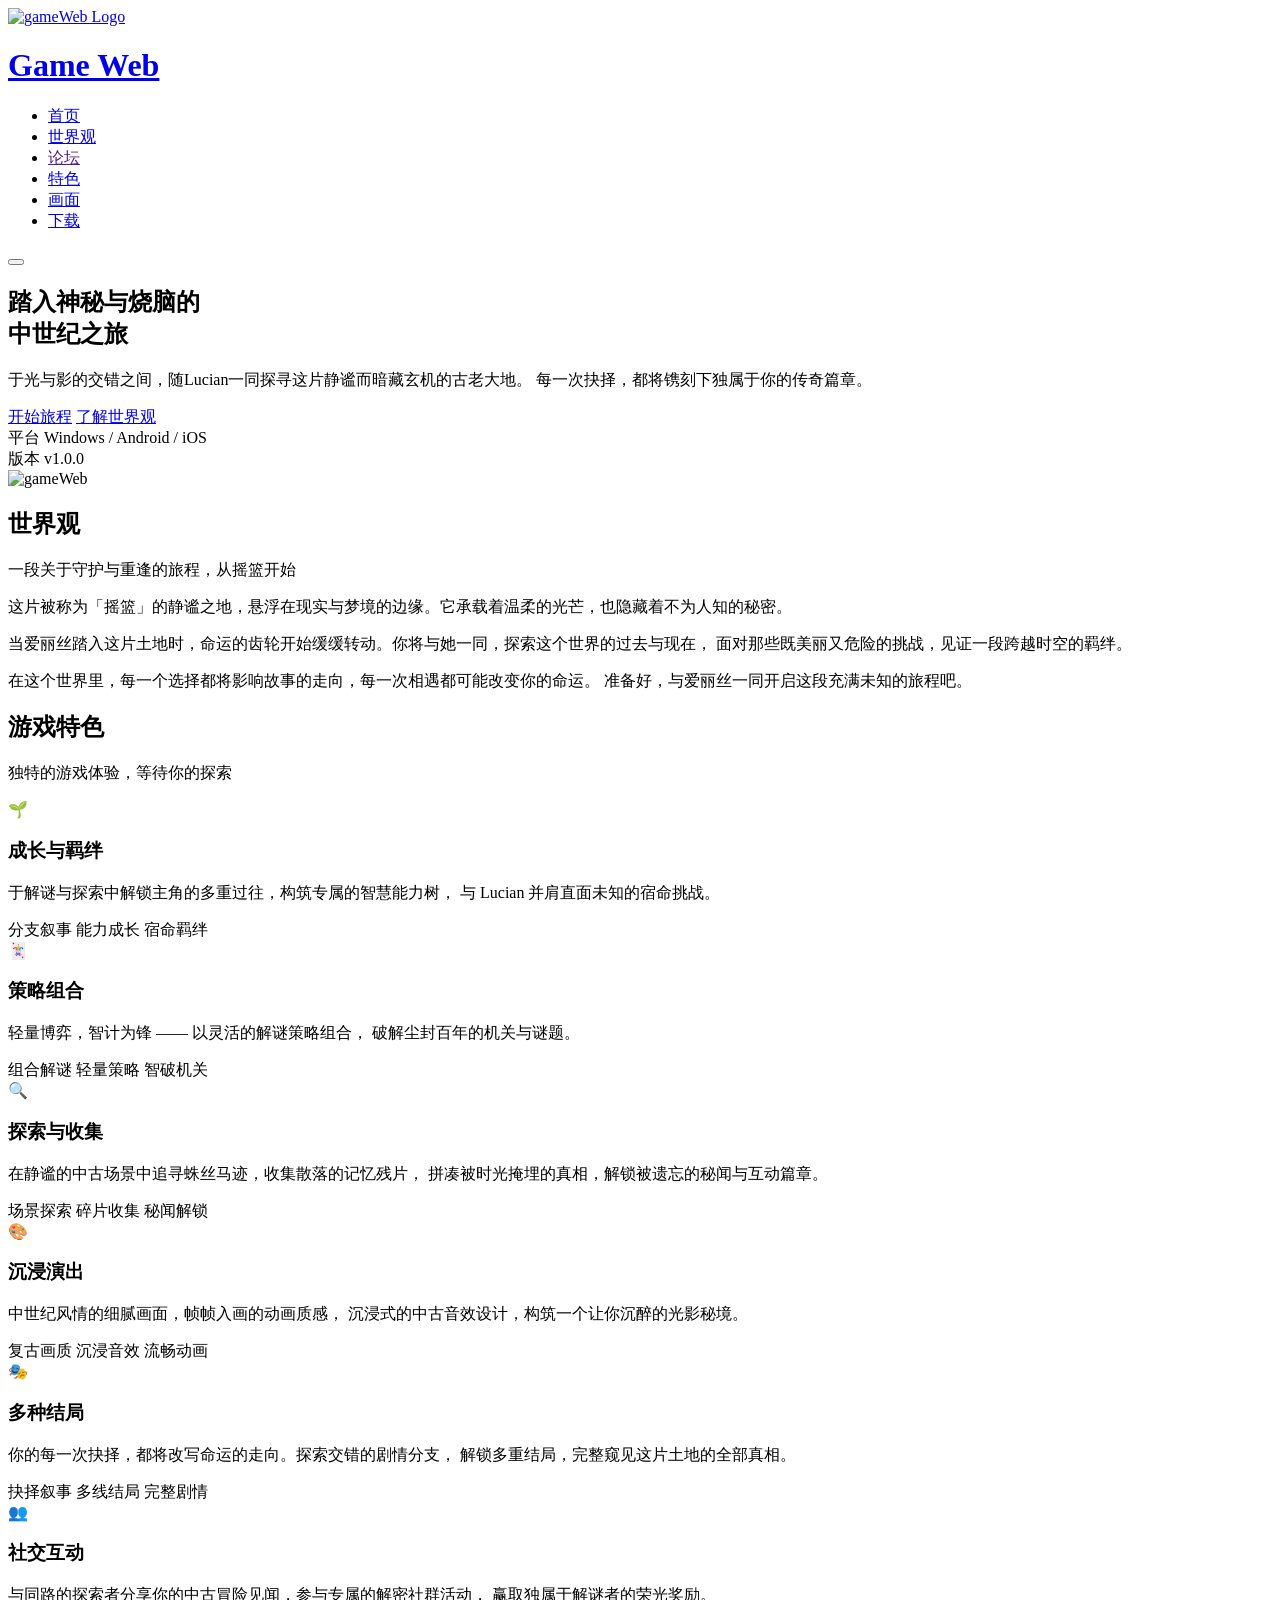
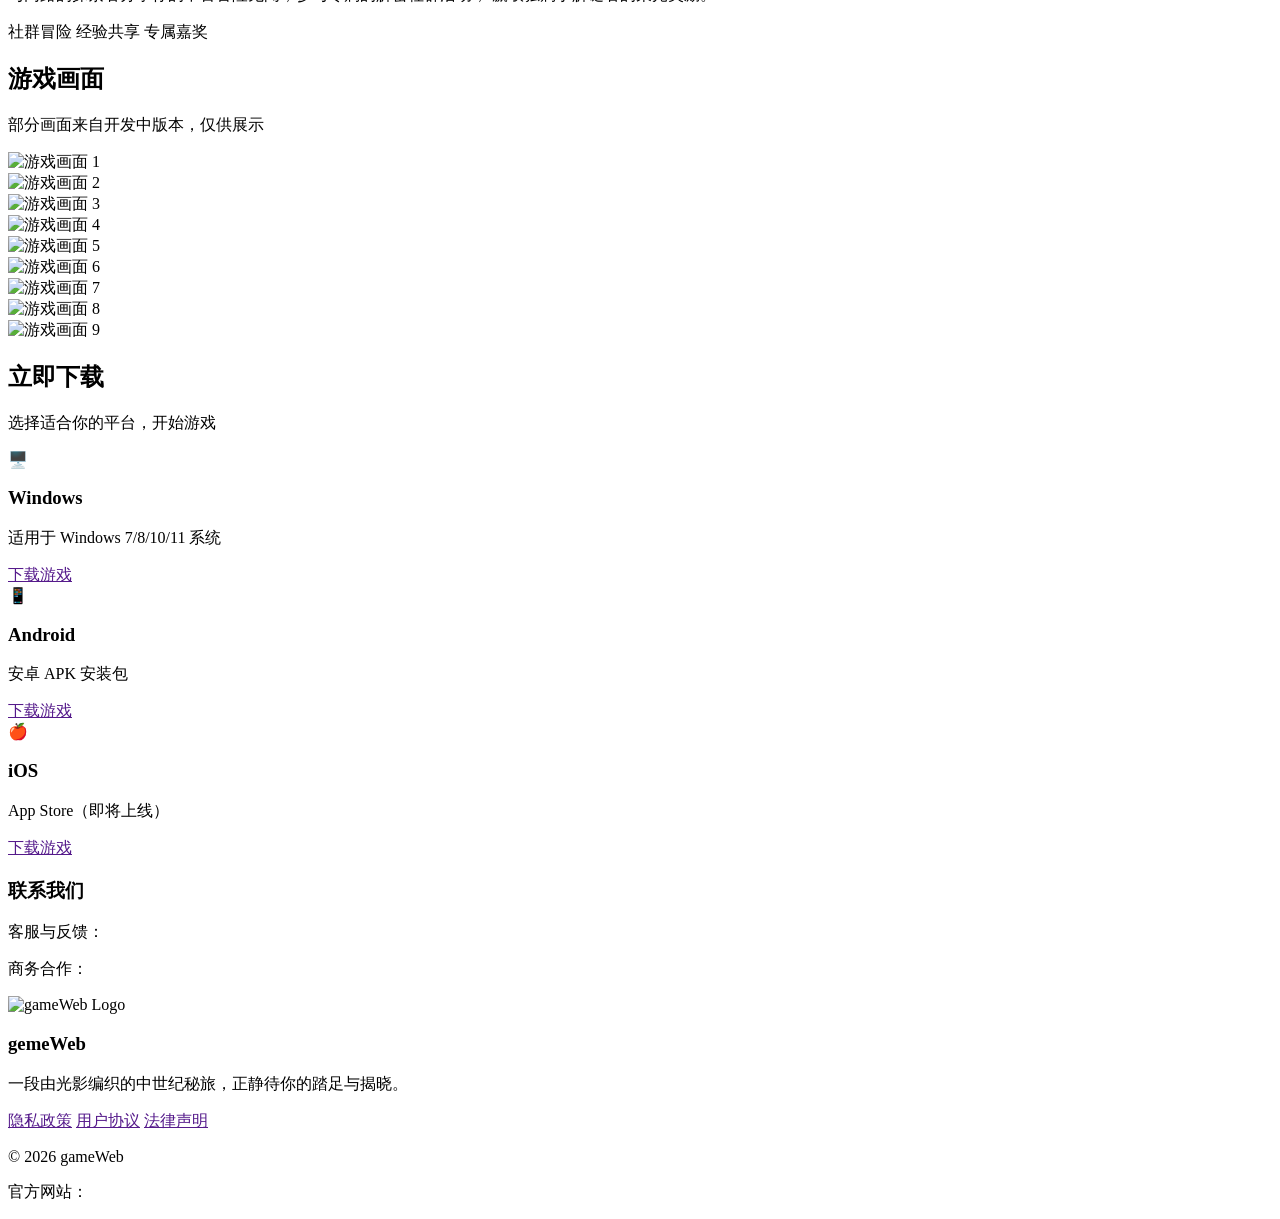
==== index.html @ 1e481462 "Add initial HTML structure for gameWeb Initial commit of the gameWeb HTML structure, including heade" ====
<!DOCTYPE html>
<html lang="en">
<head>
    <meta charset="UTF-8">
    <meta name="viewport" content="width=device-width, initial-scale=1.0">
    <title>gameWeb</title>
    <link rel="stylesheet" href="assets/style.css">
</head>
<body>
  <div class="village-bg"></div>

<header class="frist-header">
    <!-- 顶部导航栏 -->
    <div class="header-container">
        <div class="top-logo">
            <a href="#" class="logo">
              <img src="" alt="gameWeb Logo" class="logo-img">
                <div class="logo-txt">
                    <h1>Game Web</h1>
                    <span></span>
                </div>
            </a>
        </div>

        <nav class="top-sideber">
            <ul class="nav-list">
                <li><a href="index.html" class="nav-link">首页</a></li>
                <li><a href="#world" class="nav-link">世界观</a></li>
                <li><a href="" class="nav-link">论坛</a></li>
                <li><a href="#features" class="nav-link">特色</a></li>
                <li><a href="#gallery" class="nav-link">画面</a></li>
                <li><a href="#download" class="nav-link cta-btn">下载</a></li>
            </ul>
        </nav>

        <button class="mobile-menu-btn" aria-label="打开菜单">
        <span class="menu-icon"></span>
    </div>
</header>

<main class="new-main">
    <section id="overview" class="hero-section">
        <!-- 主页 -->
      <div class="hero-container">
        <div class="hero-content">
          <div class="hero-text">
            <h2 class="hero-title">
              踏入神秘与烧脑的<br>
              <span class="highlight">中世纪之旅</span>
            </h2>
            <p class="hero-description">
              于光与影的交错之间，随Lucian一同探寻这片静谧而暗藏玄机的古老大地。
              每一次抉择，都将镌刻下独属于你的传奇篇章。
            </p>
            <div class="hero-buttons">
              <a href="#download" class="primary-btn">开始旅程</a>
              <a href="#world" class="secondary-btn">了解世界观</a>
            </div>
            <div class="dw-info">
              <div class="info-item">
                <span class="info-label">平台</span>
                <span class="info-value">Windows / Android / iOS</span>
              </div>
              <div class="info-nbr">
                <span class="info-label">版本</span>
                <span class="info-value">v1.0.0</span>
              </div>
            </div>
          </div>
          <div class="hero-visual">
            <div class="visual-container">
              <img src="" alt="gameWeb" class="main-logo">
              <div class="floating-elements">
                <div class="float-element element-1"></div>
                <div class="float-element element-2"></div>
                <div class="float-element element-3"></div>
              </div>
            </div>
          </div>
        </div>
      </div>
    </section>
    <section id="world" class="world-section">
        <!-- 世界观 -->
      <div class="section-container">
        <div class="section-header">
          <h2 class="section-title">世界观</h2>
          <p class="section-subtitle">一段关于守护与重逢的旅程，从摇篮开始</p>
        </div>
        
        <div class="world-content">
          <div class="world-description">
            <p>
              这片被称为「摇篮」的静谧之地，悬浮在现实与梦境的边缘。它承载着温柔的光芒，也隐藏着不为人知的秘密。
            </p>
            <p>
              当爱丽丝踏入这片土地时，命运的齿轮开始缓缓转动。你将与她一同，探索这个世界的过去与现在，
              面对那些既美丽又危险的挑战，见证一段跨越时空的羁绊。
            </p>
            <p>
              在这个世界里，每一个选择都将影响故事的走向，每一次相遇都可能改变你的命运。
              准备好，与爱丽丝一同开启这段充满未知的旅程吧。
            </p>
          </div>
          <div class="world-visual">
            <div class="mystical-circle">
              <div class="circle-inner"></div>
              <div class="circle-core"></div>
            </div>
          </div>
        </div>
      </div>
    </section>

    <section id="features" class="gameFeatures-section">
        <!-- 特色 -->
      <div class="section-container">
        <div class="section-header">
          <h2 class="section-title">游戏特色</h2>
          <p class="section-subtitle">独特的游戏体验，等待你的探索</p>
        </div>
        
        <div class="gameFeatures-grid">
          <div class="gameFeatures-card reveal-element">
            <div class="card-icon">🌱</div>
            <h3 class="card-title">成长与羁绊</h3>
            <p class="card-description">
              于解谜与探索中解锁主角的多重过往，构筑专属的智慧能力树，
              与 Lucian 并肩直面未知的宿命挑战。
            </p>
            <div class="card-tags">
              <span class="tag">分支叙事</span>
              <span class="tag">能力成长</span>
              <span class="tag">宿命羁绊</span>
            </div>
          </div>
          
          <div class="gameFeatures-card reveal-element">
            <div class="card-icon">🃏</div>
            <h3 class="card-title">策略组合</h3>
            <p class="card-description">
              轻量博弈，智计为锋 —— 以灵活的解谜策略组合，
              破解尘封百年的机关与谜题。
            </p>
            <div class="card-tags">
              <span class="tag">组合解谜</span>
              <span class="tag">轻量策略</span>
              <span class="tag">智破机关</span>
            </div>
          </div>
          
          <div class="gameFeatures-card reveal-element">
            <div class="card-icon">🔍</div>
            <h3 class="card-title">探索与收集</h3>
            <p class="card-description">
              在静谧的中古场景中追寻蛛丝马迹，收集散落的记忆残片，
              拼凑被时光掩埋的真相，解锁被遗忘的秘闻与互动篇章。
            </p>
            <div class="card-tags">
              <span class="tag">场景探索</span>
              <span class="tag">碎片收集</span>
              <span class="tag">秘闻解锁</span>
            </div>
          </div>
          
          <div class="gameFeatures-card reveal-element">
            <div class="card-icon">🎨</div>
            <h3 class="card-title">沉浸演出</h3>
            <p class="card-description">
              中世纪风情的细腻画面，帧帧入画的动画质感，
              沉浸式的中古音效设计，构筑一个让你沉醉的光影秘境。
            </p>
            <div class="card-tags">
              <span class="tag">复古画质</span>
              <span class="tag">沉浸音效</span>
              <span class="tag">流畅动画</span>
            </div>
          </div>
          
          <div class="gameFeatures-card reveal-element">
            <div class="card-icon">🎭</div>
            <h3 class="card-title">多种结局</h3>
            <p class="card-description">
              你的每一次抉择，都将改写命运的走向。探索交错的剧情分支，
              解锁多重结局，完整窥见这片土地的全部真相。
            </p>
            <div class="card-tags">
              <span class="tag">抉择叙事</span>
              <span class="tag">多线结局</span>
              <span class="tag">完整剧情</span>
            </div>
          </div>
          
          <div class="gameFeatures-card reveal-element">
            <div class="card-icon">👥</div>
            <h3 class="card-title">社交互动</h3>
            <p class="card-description">
              与同路的探索者分享你的中古冒险见闻，参与专属的解密社群活动，
              赢取独属于解谜者的荣光奖励。
            </p>
            <div class="card-tags">
              <span class="tag">社群冒险</span>
              <span class="tag">经验共享</span>
              <span class="tag">专属嘉奖</span>
            </div>
          </div>
        </div>
      </div>
    </section>

    <section id="gallery" class="gallery-section">
      <!-- 画面 -->
      <div class="section-container">
        <div class="section-header">
          <h2 class="section-title">游戏画面</h2>
          <p class="section-subtitle">部分画面来自开发中版本，仅供展示</p>
        </div>
        
        <div class="gallery-grid">
          <div class="gallery-item">
            <img src="" alt="游戏画面 1" class="gallery-img">
          </div>
          <div class="gallery-item">
            <img src="" alt="游戏画面 2" class="gallery-img">
          </div>
          <div class="gallery-item">
            <img src="" alt="游戏画面 3" class="gallery-img">
          </div>
          <div class="gallery-item">
            <img src="" alt="游戏画面 4" class="gallery-img">
          </div>
          <div class="gallery-item">
            <img src="" alt="游戏画面 5" class="gallery-img">
          </div>
          <div class="gallery-item">
            <img src="" alt="游戏画面 6" class="gallery-img">
          </div>
          <div class="gallery-item">
            <img src="" alt="游戏画面 7" class="gallery-img">
          </div>
          <div class="gallery-item">
            <img src="" alt="游戏画面 8" class="gallery-img">
          </div>
          <div class="gallery-item">
            <img src="" alt="游戏画面 9" class="gallery-img">
          </div>
        </div>
      </div>
    </section>

    <section id="download" class="download-section">
      <!-- 下载 -->
      <div class="section-container">
        <div class="section-header">
          <h2 class="section-title">立即下载</h2>
          <p class="section-subtitle">选择适合你的平台，开始游戏</p>
        </div>
        
        <div class="download-grid">
          <div class="download-card">
            <div class="platform-icon">🖥️</div>
            <h3 class="platform-name">Windows</h3>
            <p class="platform-desc">适用于 Windows 7/8/10/11 系统</p>
            <a href="" target="_blank" class="download-btn">下载游戏</a>
          </div>
          
          <div class="download-card">
            <div class="platform-icon">📱</div>
            <h3 class="platform-name">Android</h3>
            <p class="platform-desc">安卓 APK 安装包</p>
            <a href="" target="_blank" class="download-btn">下载游戏</a>
          </div>
          
          <div class="download-card">
            <div class="platform-icon">🍎</div>
            <h3 class="platform-name">iOS</h3>
            <p class="platform-desc">App Store（即将上线）</p>
            <a href="" target="_blank" class="download-btn">下载游戏</a>
          </div>
        </div>
        
        <div class="contact-section">
          <h3 class="contact-title">联系我们</h3>
          <div class="contact-info">
            <p>客服与反馈：<a href="" class="contact-link"></a></p>
            <p>商务合作：<a href="" class="contact-link"></a></p>
          </div>
        </div>
      </div>
    </section>
  </main>

  <footer class="new-footer">
    <div class="footer-container">
      <div class="footer-content">
        <div class="footer-info">
          <div class="footer-logo">
            <img src="" alt="gameWeb Logo" class="footer-logo-img">
            <div class="footer-logo-text">
              <h3>gemeWeb</h3>
              <span></span>
            </div>
          </div>
          <p class="footer-description">
            一段由光影编织的中世纪秘旅，正静待你的踏足与揭晓。
          </p>
        </div>
        
        <div class="footer-links">
          <a href="" class="footer-link">隐私政策</a>
          <a href="" class="footer-link">用户协议</a>
          <a href="" class="footer-link">法律声明</a>
        </div>
      </div>
      
      <div class="footer-bottom">
        <p class="copyright">© 2026 gameWeb</p>
        <p class="domain">官方网站：<a href="" class="domain-link"></a></p>
      </div>
    </div>
  </footer>

  <script src="assets/star.js"></script>
  <script>
    // Mobile menu functionality
    const mobileMenuBtn = document.querySelector('.mobile-menu-btn');
    const mainNav = document.querySelector('.main-nav');
    
    mobileMenuBtn.addEventListener('click', () => {
      mainNav.classList.toggle('active');
      mobileMenuBtn.classList.toggle('active');
    });
    
    // Smooth scrolling for navigation links
    document.querySelectorAll('a[href^="#"]').forEach(anchor => {
      anchor.addEventListener('click', function (e) {
        e.preventDefault();
        const target = document.querySelector(this.getAttribute('href'));
        if (target) {
          target.scrollIntoView({ 
            behavior: 'smooth',
            block: 'start'
          });
        }
      });
    });
    
    // FAQ accordion functionality
    const faqItems = document.querySelectorAll('.faq-item');
    
    faqItems.forEach(item => {
      const question = item.querySelector('.faq-question');
      
      question.addEventListener('click', () => {
        // Close all other FAQ items
        faqItems.forEach(otherItem => {
          if (otherItem !== item) {
            otherItem.classList.remove('active');
          }
        });
        
        // Toggle current FAQ item
        item.classList.toggle('active');
      });
    });
  </script>
</html>
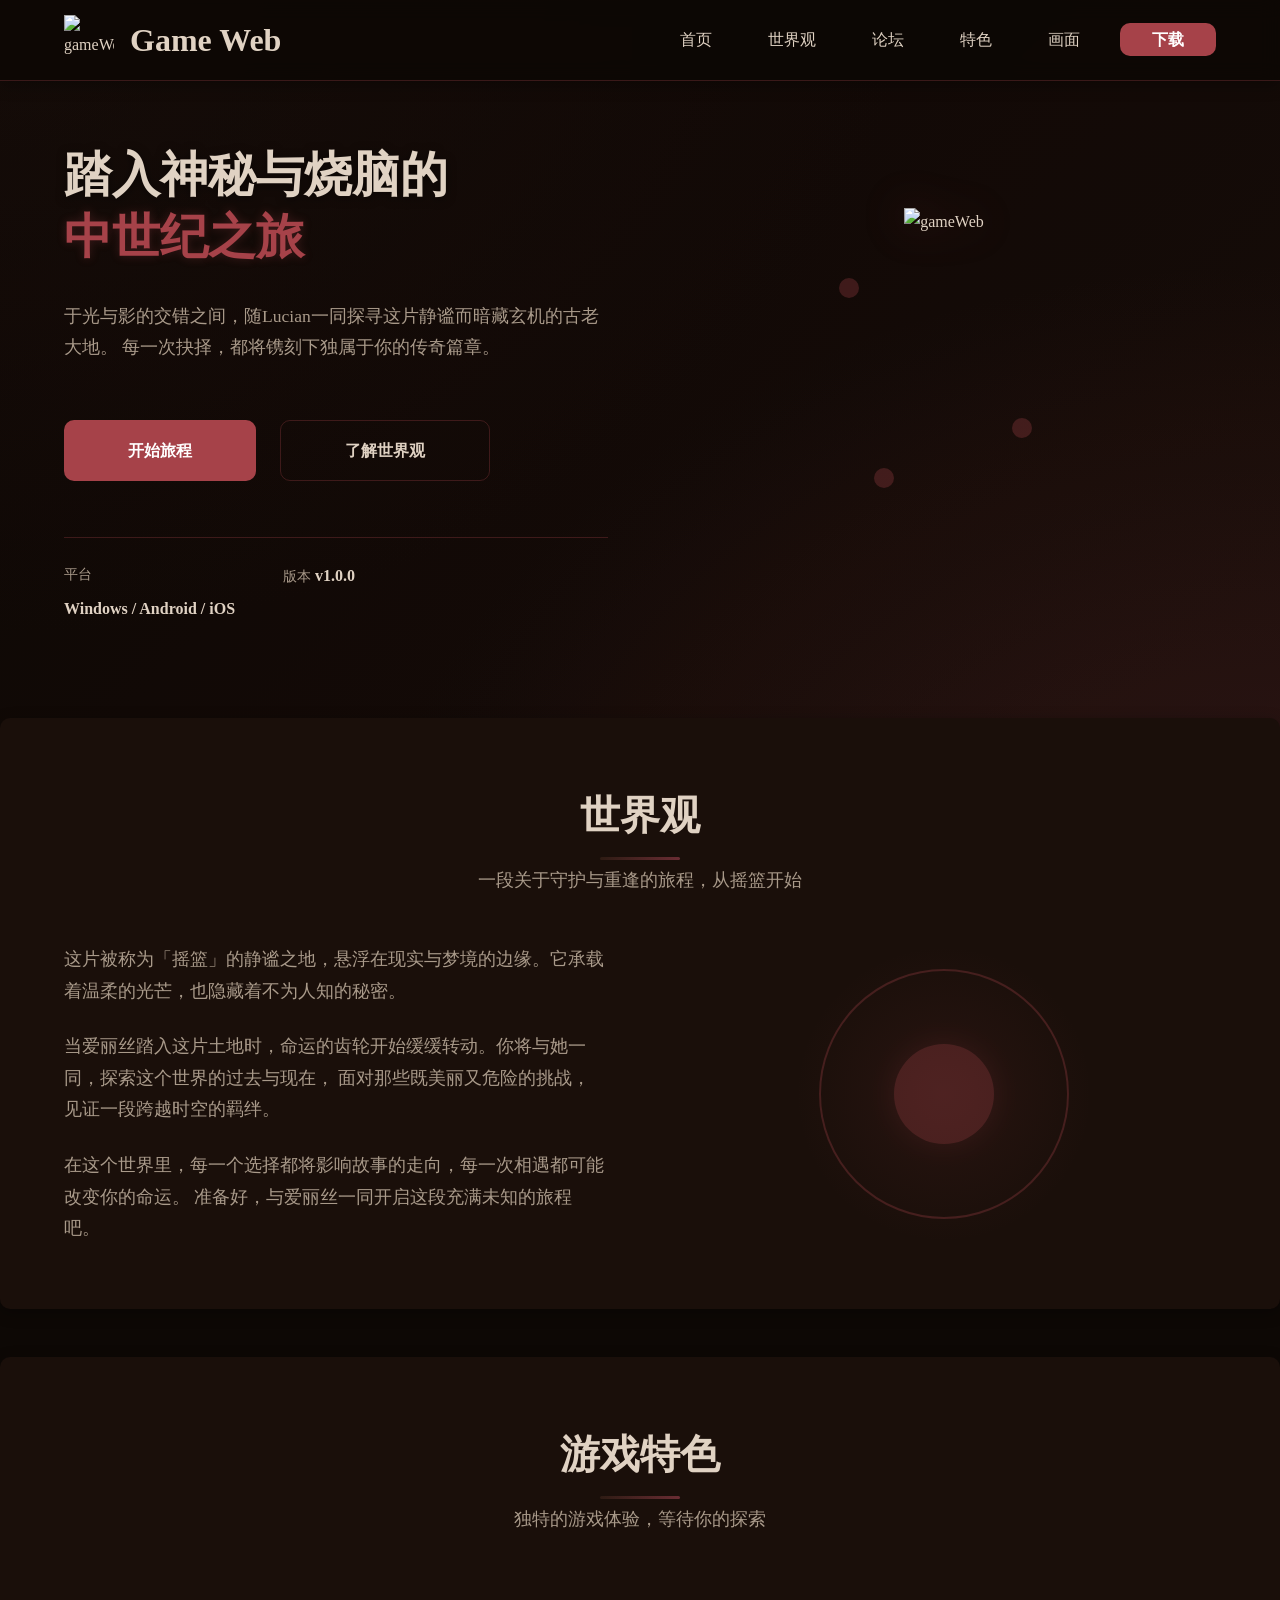
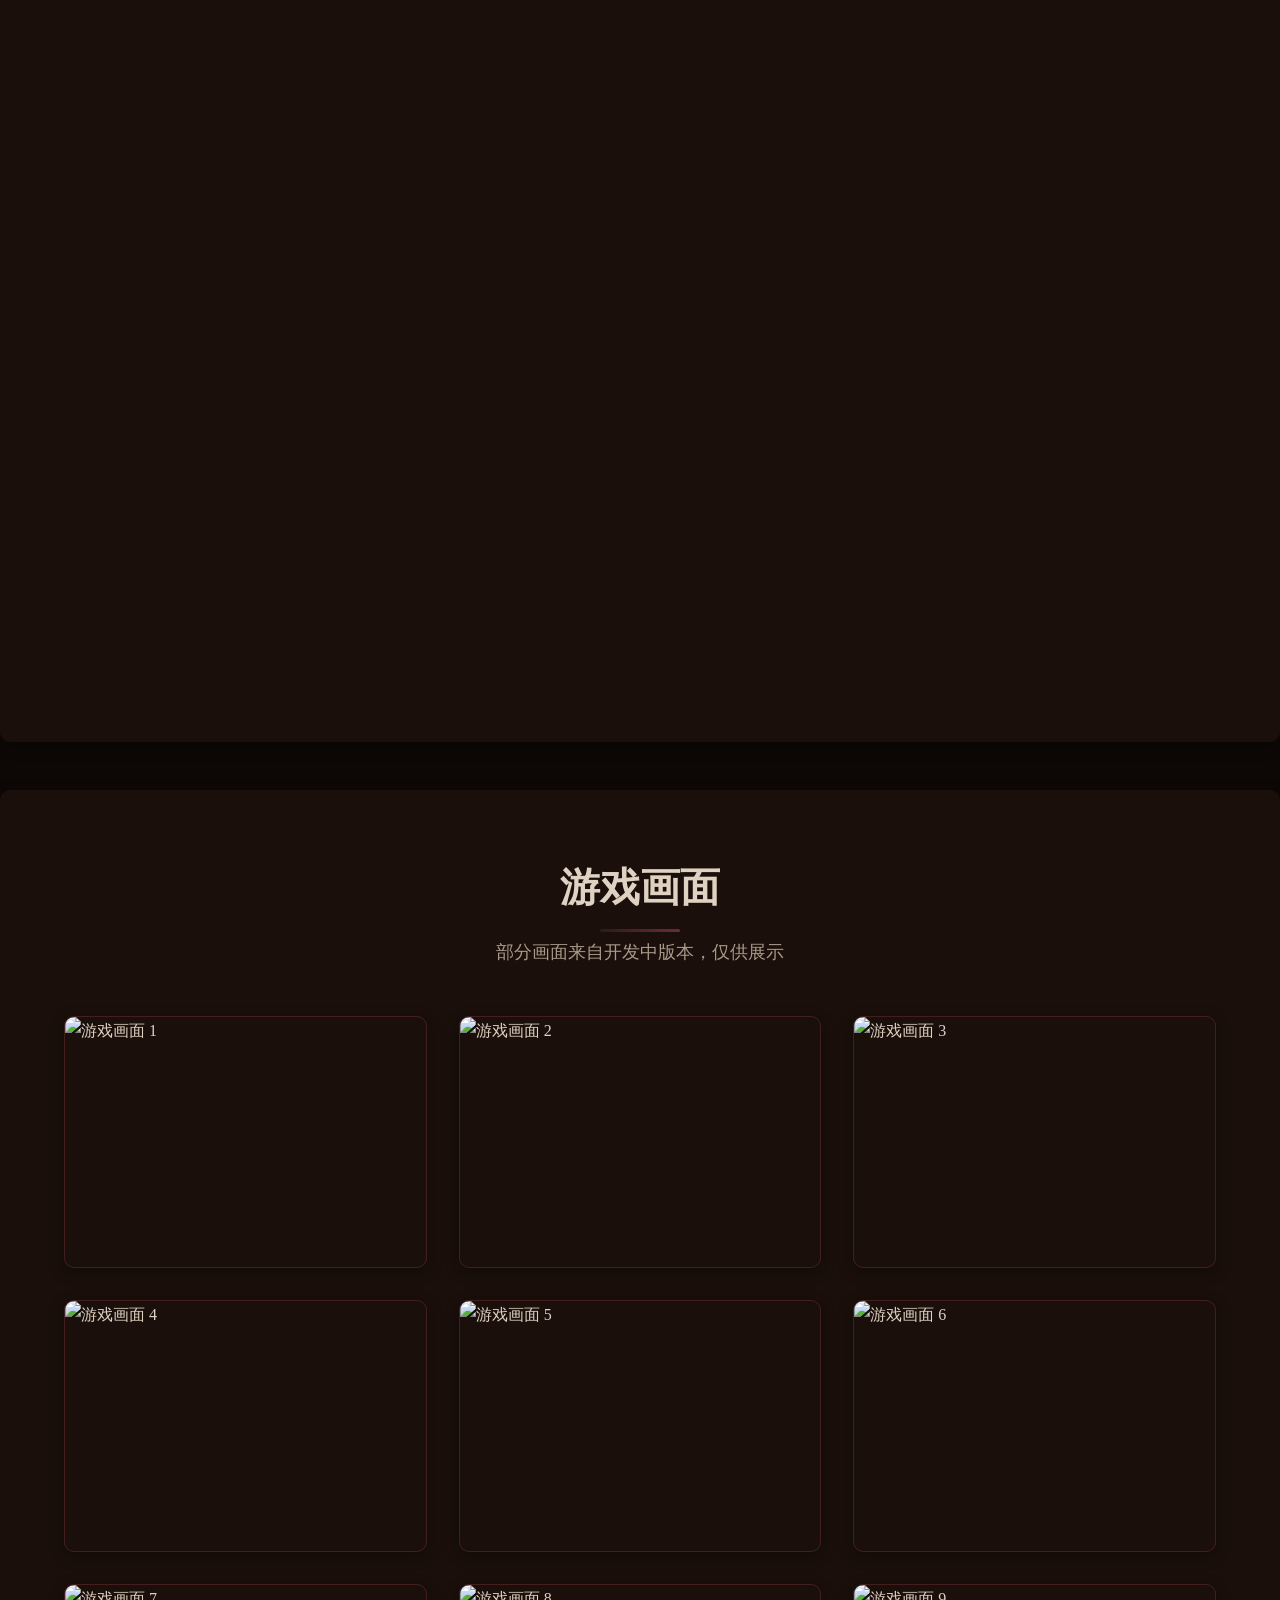
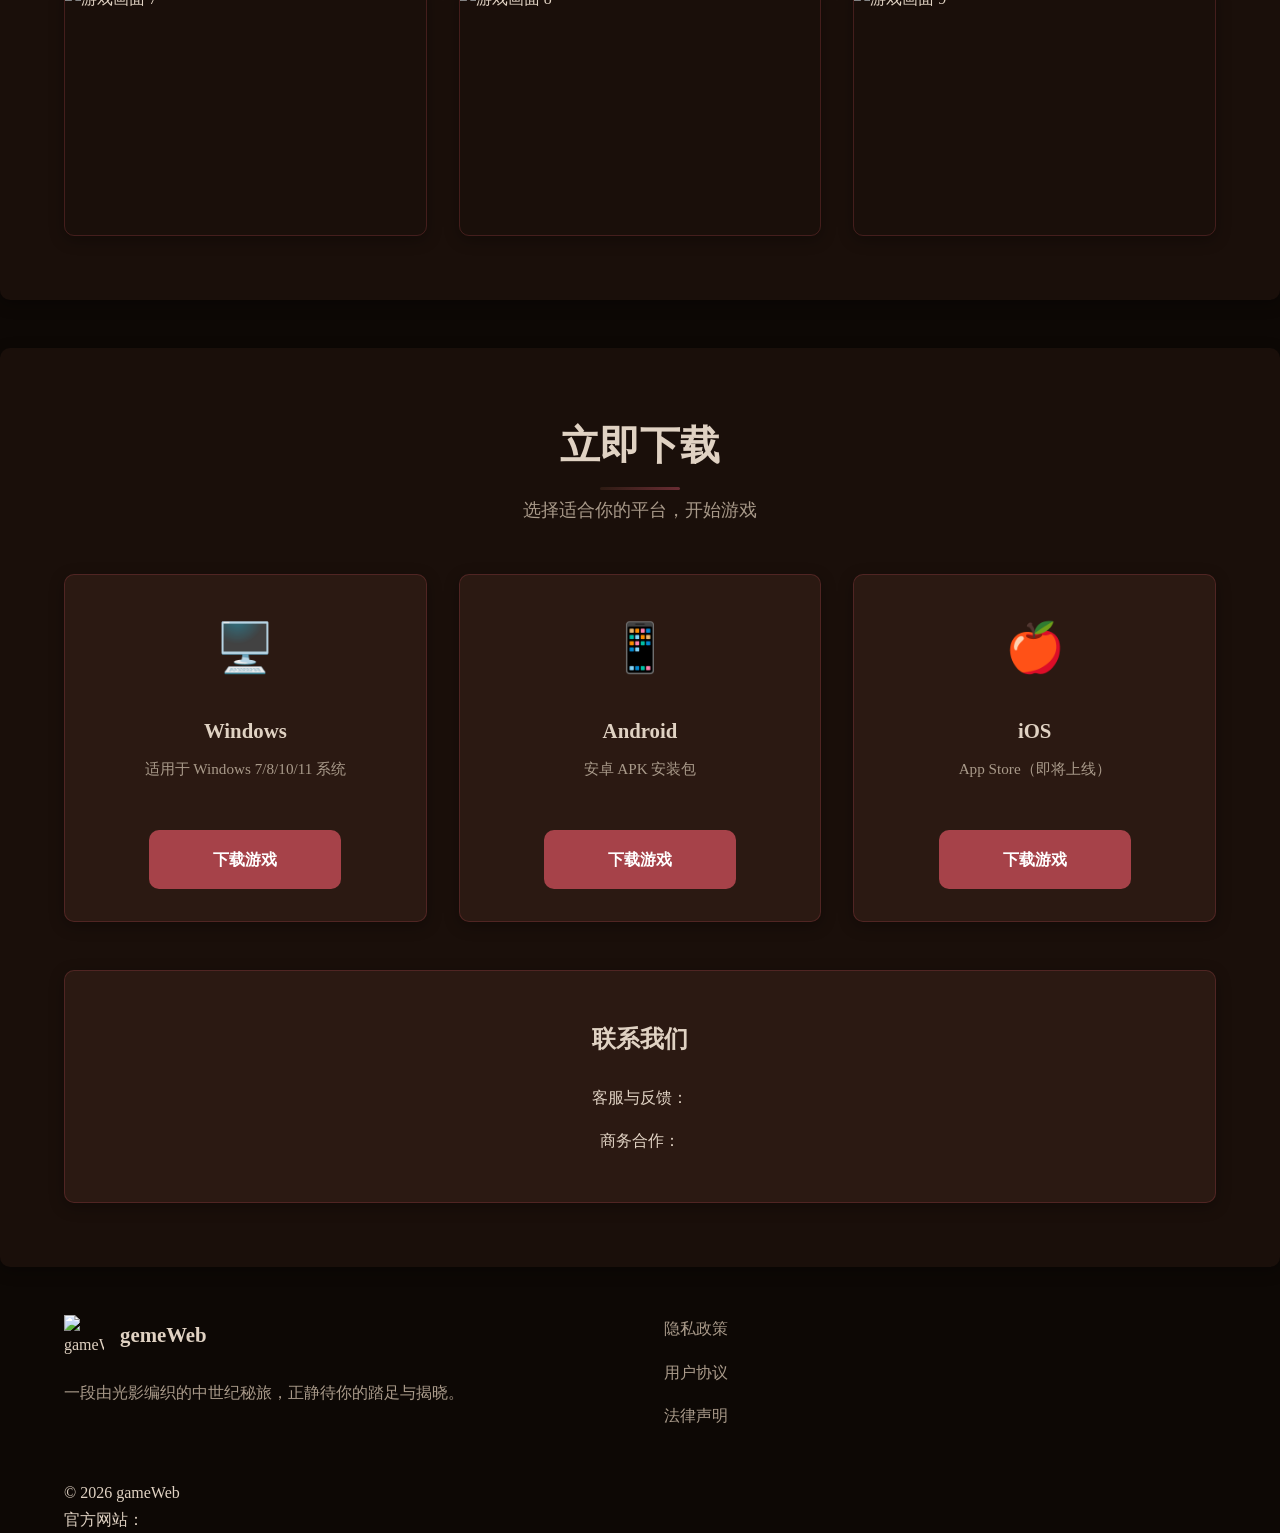
==== commit 0dda818e: "Update stylesheet and script paths in index.html" ====
--- a/index.html
+++ b/index.html
@@ -4,7 +4,7 @@
     <meta charset="UTF-8">
     <meta name="viewport" content="width=device-width, initial-scale=1.0">
     <title>gameWeb</title>
-    <link rel="stylesheet" href="assets/style.css">
+    <link rel="stylesheet" href="css/style.css">
 </head>
 <body>
   <div class="village-bg"></div>
@@ -320,7 +320,7 @@
     </div>
   </footer>
 
-  <script src="assets/star.js"></script>
+  <script src="js/star.js"></script>
   <script>
     // Mobile menu functionality
     const mobileMenuBtn = document.querySelector('.mobile-menu-btn');
--- a/css/style.css
+++ b/css/style.css
@@ -0,0 +1,1100 @@
+/* 重置和基础样式 */
+* {
+  margin: 0;
+  padding: 0;
+  box-sizing: border-box;
+}
+
+html {
+  scroll-behavior: smooth;
+  overflow-x: hidden;
+}
+
+body {
+  font-family: 'Noto Serif SC', serif;
+  background: #0d0805;
+  color: #e0d2c3;
+  line-height: 1.7;
+  overflow-x: hidden;
+  position: relative;
+}
+
+/* 主题变量 */
+:root {
+  --primary-color: #2d1b13;
+  --primary-dark: #1a0f0a;
+  --primary-light: #4a2c1f;
+  --secondary-color: #6b2d34;
+  --accent-color: #a64249;
+  --text-color: #e0d2c3;
+  --text-light: #a99a8a;
+  --bg-primary: #0d0805;
+  --bg-secondary: #1a0f0a;
+  --bg-card: rgba(45, 27, 19, 0.95);
+  --border-color: rgba(166, 66, 73, 0.3);
+  --shadow-soft: 0 4px 15px rgba(0, 0, 0, 0.3);
+  --shadow-lift: 0 8px 25px rgba(0, 0, 0, 0.5);
+  --shadow-glow: 0 0 30px rgba(166, 66, 73, 0.2);
+  --gradient-primary: linear-gradient(135deg, #2d1b13 0%, #6b2d34 100%);
+  --gradient-secondary: linear-gradient(135deg, #a64249 0%, #6b2d34 100%);
+  --gradient-bg: radial-gradient(ellipse at top left, rgba(45, 27, 19, 0.3) 0%, transparent 50%),
+                 radial-gradient(ellipse at bottom right, rgba(107, 45, 52, 0.3) 0%, transparent 50%),
+                 linear-gradient(135deg, #0d0805 0%, #1a0f0a 100%);
+  --font-primary: 'Noto Serif SC', serif;
+  --font-display: 'Cinzel', serif;
+  --border-radius: 10px;
+  --spacing-xs: 0.5rem;
+  --spacing-sm: 1rem;
+  --spacing-md: 1.5rem;
+  --spacing-lg: 2rem;
+  --spacing-xl: 3rem;
+  --spacing-2xl: 4rem;
+  --transition: all 0.3s ease;
+}
+
+
+.village-bg {
+  position: fixed;
+  top: 0;
+  left: 0;
+  width: 100%;
+  height: 100%;
+  background: var(--gradient-bg);
+  z-index: -1;
+  opacity: 0.9;
+}
+
+/* 容器类 */
+.container {
+  max-width: 1200px;
+  margin: 0 auto;
+  padding: 0 var(--spacing-md);
+}
+
+.section-container {
+  max-width: 1200px;
+  margin: 0 auto;
+  padding: 0 var(--spacing-md);
+}
+
+/* 导航栏 */
+.frist-header {
+  position: fixed;
+  top: 0;
+  left: 0;
+  right: 0;
+  z-index: 1000;
+  background: rgba(13, 8, 5, 0.95);
+  backdrop-filter: blur(10px);
+  box-shadow: var(--shadow-soft);
+  transition: var(--transition);
+  border-bottom: 1px solid var(--border-color);
+}
+
+.header-container {
+  max-width: 1200px;
+  margin: 0 auto;
+  padding: 0 var(--spacing-md);
+  display: flex;
+  justify-content: space-between;
+  align-items: center;
+  height: 80px;
+}
+
+.top-logo {
+  display: flex;
+  align-items: center;
+  gap: var(--spacing-sm);
+}
+
+.logo {
+  display: flex;
+  align-items: center;
+  gap: var(--spacing-sm);
+  text-decoration: none;
+  color: var(--text-color);
+  transition: var(--transition);
+}
+
+.logo:hover {
+  opacity: 0.8;
+}
+
+.logo-img {
+  width: 50px;
+  height: 50px;
+  object-fit: contain;
+}
+
+.logo-text h1 {
+  font-family: var(--font-display);
+  font-size: 1.5rem;
+  font-weight: 700;
+  margin: 0;
+  line-height: 1.2;
+}
+
+.logo-text span {
+  font-size: 0.8rem;
+  color: var(--accent-color);
+  font-weight: 400;
+  display: block;
+}
+
+/* 主导航 */
+.top-sideber {
+  display: flex;
+  align-items: center;
+}
+
+.nav-list {
+  display: flex;
+  list-style: none;
+  gap: var(--spacing-md);
+  align-items: center;
+}
+
+.nav-link {
+  text-decoration: none;
+  color: var(--text-color);
+  font-weight: 500;
+  transition: var(--transition);
+  padding: var(--spacing-xs) var(--spacing-sm);
+  border-radius: var(--border-radius);
+}
+
+.nav-link:hover,
+
+.cta-btn {
+  background: var(--accent-color);
+  color: white;
+  padding: var(--spacing-xs) var(--spacing-lg);
+  border-radius: var(--border-radius);
+  font-weight: 600;
+  transition: var(--transition);
+}
+
+.cta-btn:hover {
+  background: var(--secondary-color);
+  transform: translateY(-2px);
+  box-shadow: var(--shadow-soft);
+  color: white;
+}
+
+/* 英雄区域 */
+.new-main {
+  margin-top: 80px;
+}
+
+.hero-section {
+  padding: var(--spacing-2xl) 0 var(--spacing-xl);
+  text-align: center;
+}
+
+.hero-container {
+  max-width: 1200px;
+  margin: 0 auto;
+  padding: 0 var(--spacing-md);
+}
+
+.hero-content {
+  display: grid;
+  grid-template-columns: 1fr 1fr;
+  gap: var(--spacing-2xl);
+  align-items: center;
+  justify-items: center;
+}
+
+.hero-text {
+  display: flex;
+  flex-direction: column;
+  gap: var(--spacing-lg);
+  text-align: left;
+}
+
+.hero-title {
+  font-family: var(--font-display);
+  font-size: 3rem;
+  font-weight: 700;
+  color: var(--text-color);
+  margin: 0;
+  line-height: 1.3;
+  text-shadow: 0 2px 10px rgba(0, 0, 0, 0.5);
+}
+
+.highlight {
+  color: var(--accent-color);
+  text-shadow: 0 0 10px rgba(166, 66, 73, 0.3);
+}
+
+.hero-description {
+  font-size: 1.1rem;
+  color: var(--text-light);
+  line-height: 1.8;
+  margin: 0;
+}
+
+.hero-buttons {
+  display: flex;
+  gap: var(--spacing-md);
+  margin-top: var(--spacing-md);
+}
+
+.primary-btn, .secondary-btn {
+  padding: var(--spacing-sm) var(--spacing-2xl);
+  border-radius: var(--border-radius);
+  text-decoration: none;
+  font-weight: 600;
+  transition: var(--transition);
+  display: inline-flex;
+  align-items: center;
+  gap: var(--spacing-xs);
+  border: none;
+  cursor: pointer;
+  font-family: var(--font-primary);
+}
+
+.primary-btn {
+  background: var(--accent-color);
+  color: white;
+}
+
+.primary-btn:hover {
+  background: var(--secondary-color);
+  transform: translateY(-2px);
+  box-shadow: var(--shadow-lift);
+}
+
+.secondary-btn {
+  background: transparent;
+  color: var(--text-color);
+  border: 1px solid var(--border-color);
+}
+
+.secondary-btn:hover {
+  background: rgba(166, 66, 73, 0.1);
+  border-color: var(--accent-color);
+}
+
+.dw-info {
+  display: flex;
+  gap: var(--spacing-xl);
+  margin-top: var(--spacing-md);
+  padding-top: var(--spacing-md);
+  border-top: 1px solid var(--border-color);
+}
+
+.info-item {
+  display: flex;
+  flex-direction: column;
+  gap: var(--spacing-xs);
+}
+
+.info-label {
+  font-size: 0.9rem;
+  color: var(--text-light);
+  font-weight: 500;
+}
+
+.info-value {
+  font-size: 1rem;
+  color: var(--text-color);
+  font-weight: 600;
+}
+
+.hero-visual {
+  display: flex;
+  justify-content: center;
+  align-items: center;
+}
+
+.visual-container {
+  position: relative;
+  width: 350px;
+  height: 350px;
+}
+
+.main-logo {
+  width: 100%;
+  height: 100%;
+  object-fit: contain;
+  filter: drop-shadow(0 0 20px rgba(166, 66, 73, 0.3));
+}
+
+.floating-elements {
+  position: absolute;
+  top: 0;
+  left: 0;
+  width: 100%;
+  height: 100%;
+  pointer-events: none;
+}
+
+.float-element {
+  position: absolute;
+  width: 20px;
+  height: 20px;
+  background: rgba(166, 66, 73, 0.3);
+  border-radius: 50%;
+  animation: float 6s ease-in-out infinite;
+}
+
+.element-1 {
+  top: 20%;
+  left: 20%;
+  animation-delay: 0s;
+}
+
+.element-2 {
+  top: 60%;
+  right: 25%;
+  animation-delay: 2s;
+}
+
+.element-3 {
+  bottom: 20%;
+  left: 30%;
+  animation-delay: 4s;
+}
+
+@keyframes float {
+  0%, 100% {
+    transform: translateY(0px) scale(1);
+    opacity: 0.3;
+  }
+  50% {
+    transform: translateY(-20px) scale(1.2);
+    opacity: 0.6;
+  }
+}
+
+/* 移动端菜单按钮 */
+.mobile-menu-btn {
+  display: none;
+  background: transparent;
+  border: none;
+  cursor: pointer;
+  padding: var(--spacing-sm);
+  z-index: 1001;
+}
+
+.menu-icon {
+  display: block;
+  width: 24px;
+  height: 3px;
+  background: var(--text-color);
+  position: relative;
+  transition: all 0.3s ease;
+}
+
+.menu-icon::before,
+.menu-icon::after {
+  content: '';
+  position: absolute;
+  width: 24px;
+  height: 3px;
+  background: var(--text-color);
+  transition: all 0.3s ease;
+}
+
+.menu-icon::before {
+  top: -8px;
+}
+
+.menu-icon::after {
+  top: 8px;
+}
+
+/* 游戏概览 */
+.overview-section {
+  padding: var(--spacing-2xl) 0;
+  background: var(--bg-secondary);
+  margin: var(--spacing-xl) 0;
+  box-shadow: var(--shadow-soft);
+  border-radius: var(--border-radius);
+}
+
+.section-header {
+  text-align: center;
+  margin-bottom: var(--spacing-xl);
+}
+
+.section-title {
+  font-family: var(--font-display);
+  font-size: 2.5rem;
+  font-weight: 700;
+  color: var(--text-color);
+  margin-bottom: var(--spacing-sm);
+  position: relative;
+  display: inline-block;
+}
+
+.section-title::after {
+  content: '';
+  position: absolute;
+  bottom: -10px;
+  left: 50%;
+  transform: translateX(-50%);
+  width: 80px;
+  height: 3px;
+  background: var(--gradient-primary);
+  border-radius: 2px;
+}
+
+.section-subtitle {
+  font-size: 1.1rem;
+  color: var(--text-light);
+  max-width: 600px;
+  margin: 0 auto;
+}
+
+/* 世界观 */
+.world-section {
+  padding: var(--spacing-2xl) 0;
+  background: var(--bg-secondary);
+  margin: var(--spacing-xl) 0;
+  box-shadow: var(--shadow-soft);
+  border-radius: var(--border-radius);
+}
+
+.world-content {
+  display: grid;
+  grid-template-columns: 1fr 1fr;
+  gap: var(--spacing-2xl);
+  align-items: center;
+}
+
+.world-description {
+  display: flex;
+  flex-direction: column;
+  gap: var(--spacing-md);
+}
+
+.world-description p {
+  font-size: 1.1rem;
+  color: var(--text-light);
+  line-height: 1.8;
+}
+
+.world-visual {
+  display: flex;
+  justify-content: center;
+  align-items: center;
+}
+
+.mystical-circle {
+  position: relative;
+  width: 300px;
+  height: 300px;
+  border-radius: 50%;
+  background: radial-gradient(circle, rgba(166, 66, 73, 0.1) 0%, transparent 70%);
+  display: flex;
+  justify-content: center;
+  align-items: center;
+  animation: pulse 4s ease-in-out infinite;
+}
+
+.circle-inner {
+  position: absolute;
+  width: 250px;
+  height: 250px;
+  border-radius: 50%;
+  border: 2px solid rgba(166, 66, 73, 0.3);
+  animation: rotate 20s linear infinite;
+}
+
+.circle-core {
+  position: absolute;
+  width: 100px;
+  height: 100px;
+  border-radius: 50%;
+  background: var(--accent-color);
+  opacity: 0.3;
+  box-shadow: 0 0 30px rgba(166, 66, 73, 0.5);
+  animation: float 6s ease-in-out infinite;
+}
+
+@keyframes pulse {
+  0%, 100% {
+    transform: scale(1);
+    opacity: 0.8;
+  }
+  50% {
+    transform: scale(1.05);
+    opacity: 1;
+  }
+}
+
+@keyframes rotate {
+  from {
+    transform: rotate(0deg);
+  }
+  to {
+    transform: rotate(360deg);
+  }
+}
+
+/* 游戏玩法 */
+.gameFeatures-section {
+  padding: var(--spacing-2xl) 0;
+  background: var(--bg-secondary);
+  margin: var(--spacing-xl) 0;
+  box-shadow: var(--shadow-soft);
+  border-radius: var(--border-radius);
+}
+
+.gameFeatures-grid {
+  display: grid;
+  grid-template-columns: repeat(auto-fit, minmax(280px, 1fr));
+  gap: var(--spacing-lg);
+}
+
+.gameFeatures-card {
+  background: var(--bg-card);
+  border: 1px solid var(--border-color);
+  border-radius: var(--border-radius);
+  padding: var(--spacing-lg);
+  box-shadow: var(--shadow-soft);
+  transition: var(--transition);
+  text-align: center;
+}
+
+.gameFeatures-card:hover {
+  transform: translateY(-5px);
+  box-shadow: var(--shadow-lift);
+  border-color: var(--accent-color);
+}
+
+.card-icon {
+  font-size: 3rem;
+  margin-bottom: var(--spacing-md);
+  display: block;
+}
+
+.card-title {
+  font-family: var(--font-display);
+  font-size: 1.3rem;
+  font-weight: 600;
+  color: var(--text-color);
+  margin-bottom: var(--spacing-sm);
+}
+
+.card-description {
+  color: var(--text-light);
+  font-size: 1rem;
+  line-height: 1.7;
+}
+
+.timeline-item {
+  background: var(--bg-card);
+  border: 1px solid var(--border-color);
+  border-radius: var(--border-radius);
+  padding: var(--spacing-lg);
+  box-shadow: var(--shadow-soft);
+  transition: var(--transition);
+  position: relative;
+  padding-left: var(--spacing-2xl);
+}
+
+.timeline-item::before {
+  content: '';
+  position: absolute;
+  left: var(--spacing-md);
+  top: var(--spacing-lg);
+  width: 12px;
+  height: 12px;
+  background: var(--accent-color);
+  border-radius: 50%;
+  border: 3px solid var(--bg-secondary);
+  z-index: 1;
+}
+
+.timeline-item::after {
+  content: '';
+  position: absolute;
+  left: var(--spacing-md) + 5px;
+  top: calc(var(--spacing-lg) + 12px);
+  width: 2px;
+  height: calc(100% - var(--spacing-lg) - 12px);
+  background: var(--border-color);
+}
+
+.timeline-item:last-child::after {
+  display: none;
+}
+
+.timeline-date {
+  font-weight: 600;
+  color: var(--accent-color);
+  margin-bottom: var(--spacing-sm);
+  font-size: 0.9rem;
+}
+
+.timeline-content {
+  width: 100%;
+}
+
+.timeline-content h3 {
+  font-family: var(--font-display);
+  font-size: 1.2rem;
+  font-weight: 600;
+  color: var(--text-color);
+  margin-bottom: var(--spacing-sm);
+}
+
+.timeline-content p {
+  color: var(--text-light);
+  line-height: 1.7;
+}
+
+/* 游戏画面 */
+.gallery-section {
+  padding: var(--spacing-2xl) 0;
+  background: var(--bg-secondary);
+  margin: var(--spacing-xl) 0;
+  box-shadow: var(--shadow-soft);
+  border-radius: var(--border-radius);
+}
+
+.gallery-grid {
+  display: grid;
+  grid-template-columns: repeat(3, 1fr);
+  gap: var(--spacing-lg);
+}
+
+.gallery-item {
+  border-radius: var(--border-radius);
+  overflow: hidden;
+  box-shadow: var(--shadow-soft);
+  transition: var(--transition);
+  border: 1px solid var(--border-color);
+}
+
+.gallery-item:hover {
+  transform: scale(1.05);
+  box-shadow: var(--shadow-lift);
+}
+
+.gallery-img {
+  width: 100%;
+  height: 250px;
+  object-fit: cover;
+  display: block;
+}
+
+/* 下载区域 */
+.download-section {
+  padding: var(--spacing-2xl) 0;
+  background: var(--bg-secondary);
+  margin: var(--spacing-xl) 0;
+  box-shadow: var(--shadow-soft);
+  border-radius: var(--border-radius);
+}
+
+.download-grid {
+  display: grid;
+  grid-template-columns: repeat(auto-fit, minmax(280px, 1fr));
+  gap: var(--spacing-lg);
+  margin-bottom: var(--spacing-xl);
+}
+
+.download-card {
+  background: var(--bg-card);
+  border: 1px solid var(--border-color);
+  border-radius: var(--border-radius);
+  padding: var(--spacing-lg);
+  text-align: center;
+  box-shadow: var(--shadow-soft);
+  transition: var(--transition);
+  backdrop-filter: blur(10px);
+}
+
+.download-card:hover {
+  transform: translateY(-8px);
+  box-shadow: var(--shadow-lift);
+}
+
+.platform-icon {
+  font-size: 3rem;
+  margin-bottom: var(--spacing-md);
+  display: block;
+}
+
+.platform-name {
+  font-family: var(--font-display);
+  font-size: 1.3rem;
+  font-weight: 600;
+  color: var(--text-color);
+  margin-bottom: var(--spacing-xs);
+}
+
+.platform-desc {
+  color: var(--text-light);
+  margin-bottom: var(--spacing-lg);
+  font-size: 0.95rem;
+}
+
+.download-btn {
+  display: inline-block;
+  padding: var(--spacing-sm) var(--spacing-2xl);
+  background: var(--accent-color);
+  color: white;
+  text-decoration: none;
+  border-radius: var(--border-radius);
+  font-weight: 600;
+  transition: var(--transition);
+  margin-top: var(--spacing-sm);
+}
+
+.download-btn:hover {
+  background: var(--secondary-color);
+  transform: translateY(-2px);
+  box-shadow: var(--shadow-soft);
+}
+
+/* 联系部分 */
+.contact-section {
+  background: var(--bg-card);
+  border: 1px solid var(--border-color);
+  border-radius: var(--border-radius);
+  padding: var(--spacing-xl);
+  text-align: center;
+  box-shadow: var(--shadow-soft);
+}
+
+.contact-section h3 {
+  font-family: var(--font-display);
+  font-size: 1.5rem;
+  font-weight: 600;
+  color: var(--text-color);
+  margin-bottom: var(--spacing-md);
+}
+
+.contact-info {
+  display: flex;
+  flex-direction: column;
+  gap: var(--spacing-sm);
+  margin-top: var(--spacing-md);
+}
+
+.contact-item {
+  display: flex;
+  align-items: center;
+  justify-content: center;
+  gap: var(--spacing-sm);
+  font-size: 1.1rem;
+  color: var(--text-light);
+}
+
+.contact-link {
+  color: var(--accent-color);
+  text-decoration: none;
+  transition: var(--transition);
+}
+
+.contact-link:hover {
+  color: var(--secondary-color);
+  text-decoration: underline;
+}
+
+/* 页脚 */
+.footer-section {
+  background: rgba(13, 8, 5, 0.95);
+  padding: var(--spacing-xl) 0 var(--spacing-lg);
+  border-top: 1px solid var(--border-color);
+  margin-top: var(--spacing-2xl);
+}
+
+.footer-container {
+  max-width: 1200px;
+  margin: 0 auto;
+  padding: 0 var(--spacing-md);
+}
+
+.footer-content {
+  display: grid;
+  grid-template-columns: repeat(auto-fit, minmax(250px, 1fr));
+  gap: var(--spacing-xl);
+  margin-bottom: var(--spacing-xl);
+}
+
+.footer-logo {
+  display: flex;
+  align-items: center;
+  gap: var(--spacing-sm);
+  text-decoration: none;
+  color: var(--text-color);
+  margin-bottom: var(--spacing-md);
+}
+
+.footer-logo img {
+  width: 40px;
+  height: 40px;
+  object-fit: contain;
+}
+
+.footer-logo-text h3 {
+  font-family: var(--font-display);
+  font-size: 1.3rem;
+  font-weight: 700;
+  margin: 0;
+  line-height: 1.2;
+}
+
+.footer-logo-text span {
+  font-size: 0.7rem;
+  color: var(--accent-color);
+  display: block;
+}
+
+.footer-description {
+  color: var(--text-light);
+  line-height: 1.7;
+  margin-bottom: var(--spacing-md);
+}
+
+.footer-section h4 {
+  font-family: var(--font-display);
+  font-size: 1.1rem;
+  font-weight: 600;
+  color: var(--text-color);
+  margin-bottom: var(--spacing-md);
+  position: relative;
+  padding-bottom: var(--spacing-xs);
+}
+
+.footer-section h4::after {
+  content: '';
+  position: absolute;
+  bottom: 0;
+  left: 0;
+  width: 40px;
+  height: 2px;
+  background: var(--accent-color);
+  border-radius: 1px;
+}
+
+.footer-links {
+  list-style: none;
+  display: flex;
+  flex-direction: column;
+  gap: var(--spacing-sm);
+}
+
+.footer-links a {
+  color: var(--text-light);
+  text-decoration: none;
+  transition: var(--transition);
+  display: flex;
+  align-items: center;
+  gap: var(--spacing-xs);
+}
+
+.footer-links a:hover {
+  color: var(--accent-color);
+  padding-left: var(--spacing-xs);
+}
+
+.footer-copyright {
+  text-align: center;
+  color: var(--text-light);
+  padding-top: var(--spacing-xl);
+  border-top: 1px solid var(--border-color);
+  font-size: 0.9rem;
+}
+
+.footer-copyright p {
+  margin: 0;
+}
+
+.footer-copyright a {
+  color: var(--accent-color);
+  text-decoration: none;
+  transition: var(--transition);
+}
+
+.footer-copyright a:hover {
+  color: var(--secondary-color);
+  text-decoration: underline;
+}
+
+/* 响应式设计 */
+@media (max-width: 768px) {
+  .header-container {
+    flex-direction: column;
+    height: auto;
+    padding: var(--spacing-sm) var(--spacing-md);
+    gap: var(--spacing-sm);
+  }
+  
+  .top-sideber {
+    width: 100%;
+  }
+  
+  .nav-list {
+    flex-wrap: wrap;
+    justify-content: center;
+    gap: var(--spacing-xs);
+  }
+  
+  .nav-link {
+    padding: var(--spacing-xs) var(--spacing-sm);
+    font-size: 0.9rem;
+  }
+  
+  .hero-title {
+    font-size: 2rem;
+  }
+  
+  .hero-subtitle {
+    font-size: 1rem;
+  }
+  
+  .hero-buttons {
+    flex-direction: column;
+    align-items: center;
+    width: 100%;
+  }
+  
+  .btn {
+    width: 100%;
+    justify-content: center;
+  }
+  
+  .section-title {
+    font-size: 2rem;
+  }
+  
+  .world-content {
+    grid-template-columns: 1fr;
+  }
+  
+  .gameFeatures-grid,
+  .gallery-grid,
+  .download-grid {
+    grid-template-columns: 1fr;
+  }
+  
+  .gallery-img {
+    height: 200px;
+  }
+  
+  .contact-item {
+    flex-direction: column;
+    gap: var(--spacing-xs);
+  }
+  
+  .footer-content {
+    grid-template-columns: 1fr;
+    text-align: center;
+  }
+  
+  .footer-section h4::after {
+    left: 50%;
+    transform: translateX(-50%);
+  }
+}
+
+/* 滚动显示动画 */
+.reveal-element {
+  opacity: 0;
+  transform: translateY(30px);
+  transition: opacity 0.6s ease, transform 0.6s ease;
+}
+
+.reveal-element.visible {
+  opacity: 1;
+  transform: translateY(0);
+}
+
+/* 减少动画触发频率 */
+@media (prefers-reduced-motion: reduce) {
+  *, *::before, *::after {
+    animation-duration: 0.01ms !important;
+    animation-iteration-count: 1 !important;
+    transition-duration: 0.01ms !important;
+    scroll-behavior: auto !important;
+  }
+  
+  .reveal-element {
+    opacity: 1 !important;
+    transform: translateY(0) !important;
+  }
+}
+
+/* 平滑滚动 */
+html {
+  scroll-behavior: smooth;
+}
+
+/* 防止文本选择 */
+.no-select {
+  user-select: none;
+  -webkit-user-select: none;
+  -moz-user-select: none;
+  -ms-user-select: none;
+}
+
+/* 自定义滚动条 */
+::-webkit-scrollbar {
+  width: 8px;
+}
+
+::-webkit-scrollbar-track {
+  background: rgba(13, 8, 5, 0.5);
+}
+
+::-webkit-scrollbar-thumb {
+  background: var(--primary-color);
+  border-radius: 4px;
+  transition: var(--transition);
+}
+
+::-webkit-scrollbar-thumb:hover {
+  background: var(--accent-color);
+}
+
+/* 焦点样式 */
+:focus {
+  outline: 2px solid var(--accent-color);
+  outline-offset: 2px;
+  border-radius: 2px;
+}
+
+/* 禁用按钮样式 */
+.btn:disabled,
+.download-btn:disabled {
+  opacity: 0.5;
+  cursor: not-allowed;
+  transform: none !important;
+  box-shadow: none !important;
+}
+
+/* 辅助类 */
+.text-center {
+  text-align: center;
+}
+
+.mt-1 {
+  margin-top: var(--spacing-xs);
+}
+
+.mt-2 {
+  margin-top: var(--spacing-sm);
+}
+
+.mt-3 {
+  margin-top: var(--spacing-md);
+}
+
+.mb-1 {
+  margin-bottom: var(--spacing-xs);
+}
+
+.mb-2 {
+  margin-bottom: var(--spacing-sm);
+}
+
+.mb-3 {
+  margin-bottom: var(--spacing-md);
+}
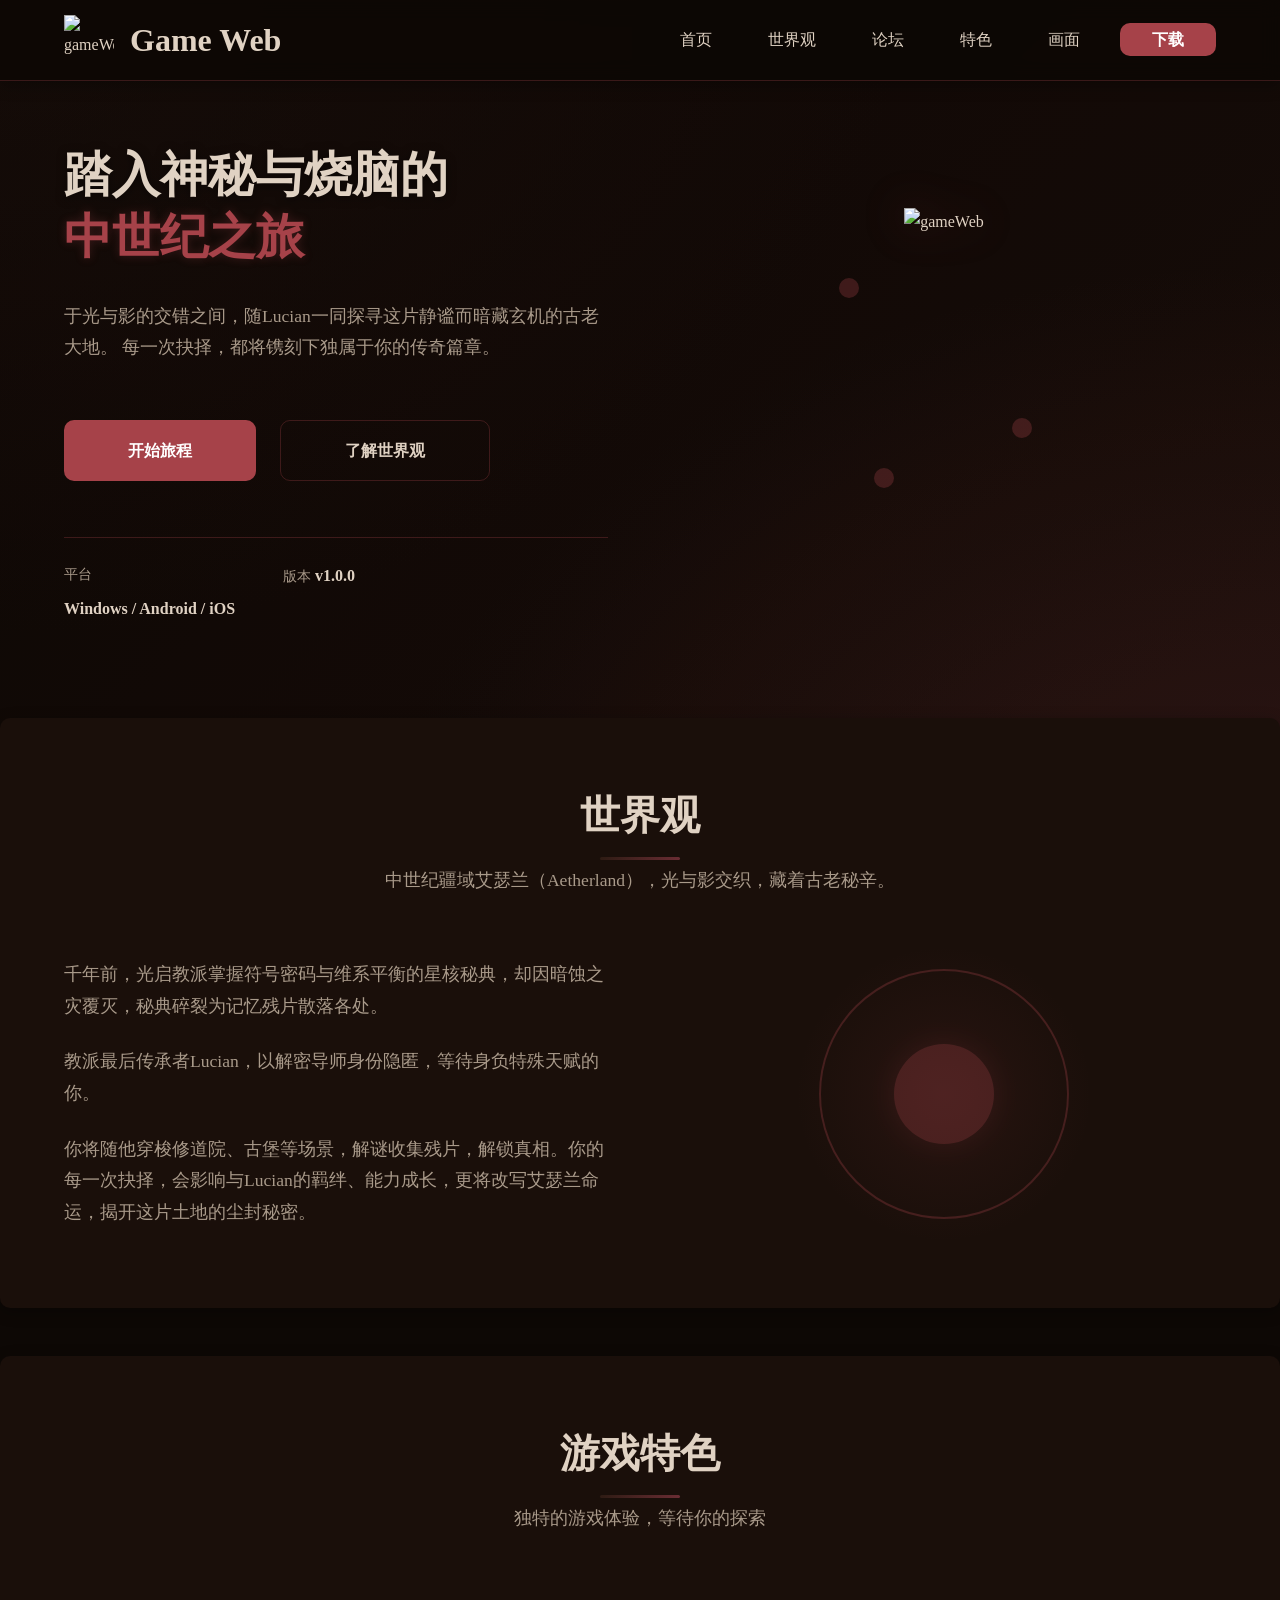
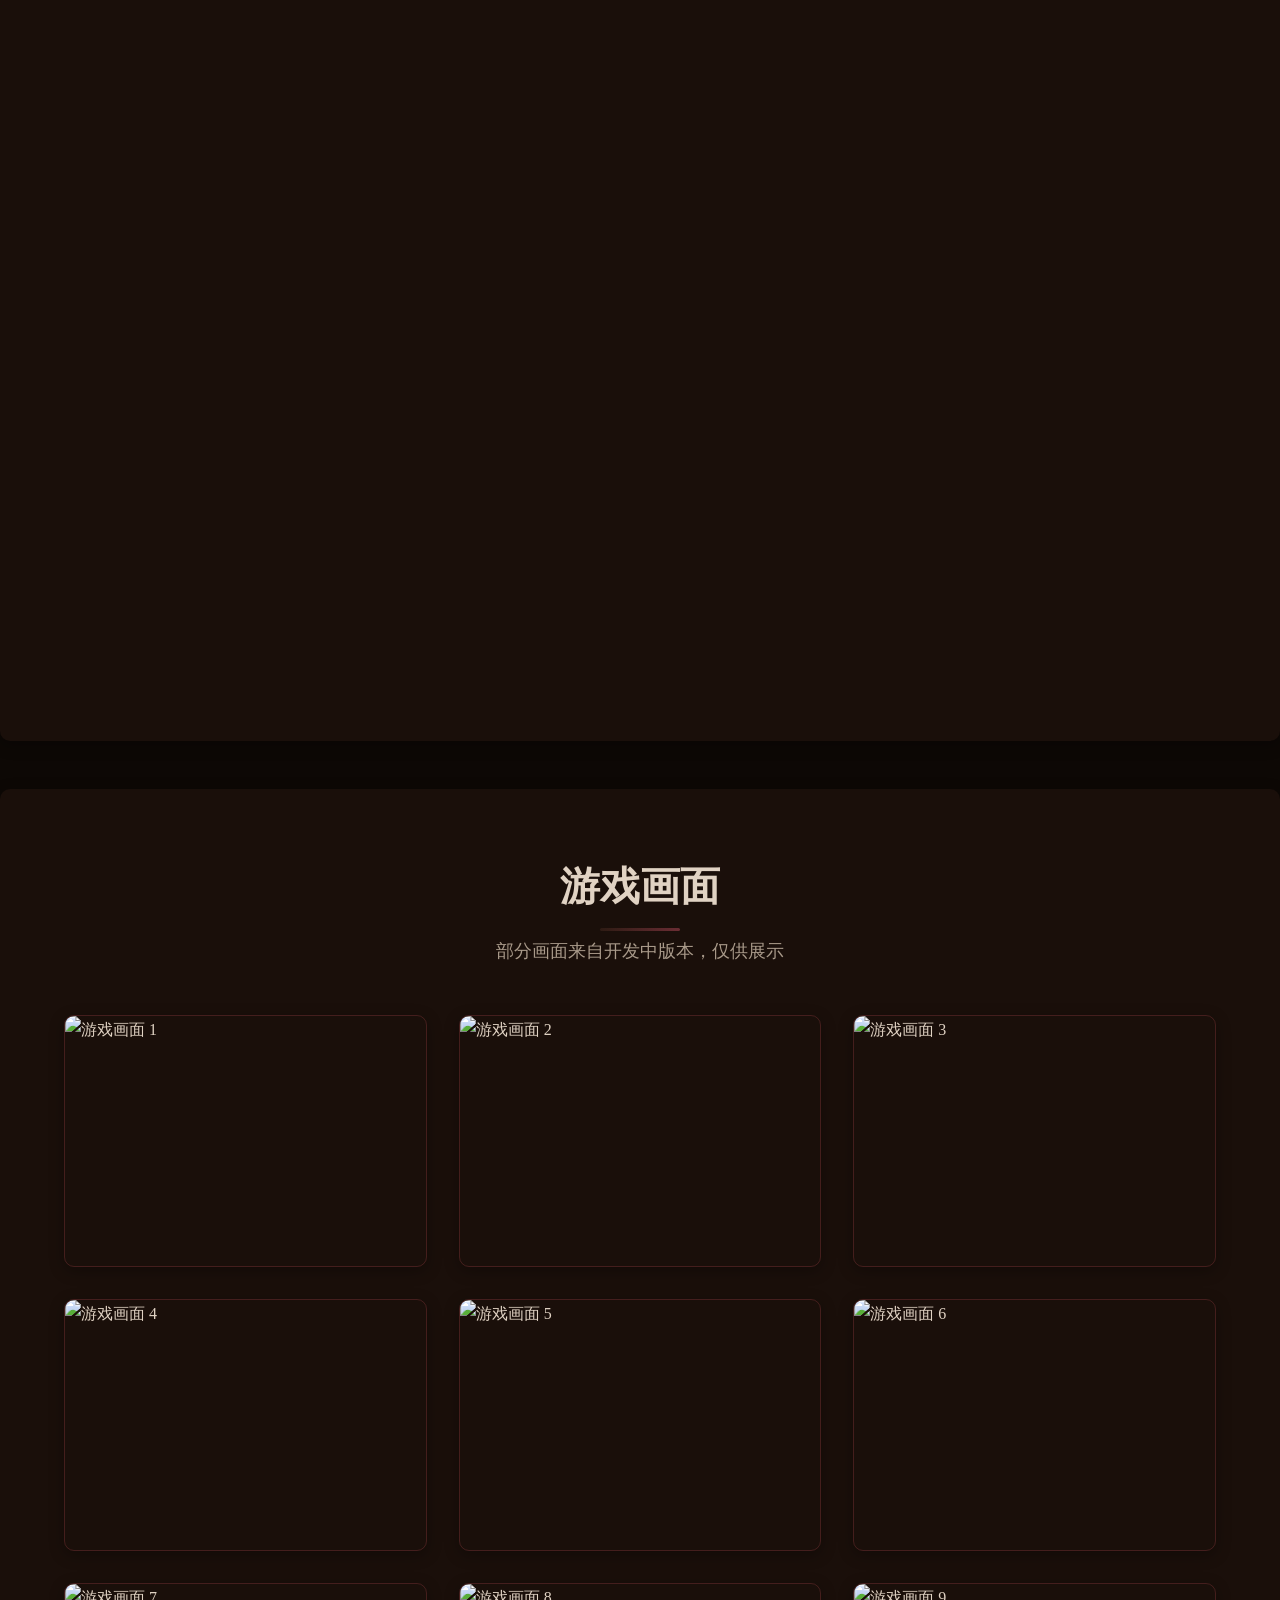
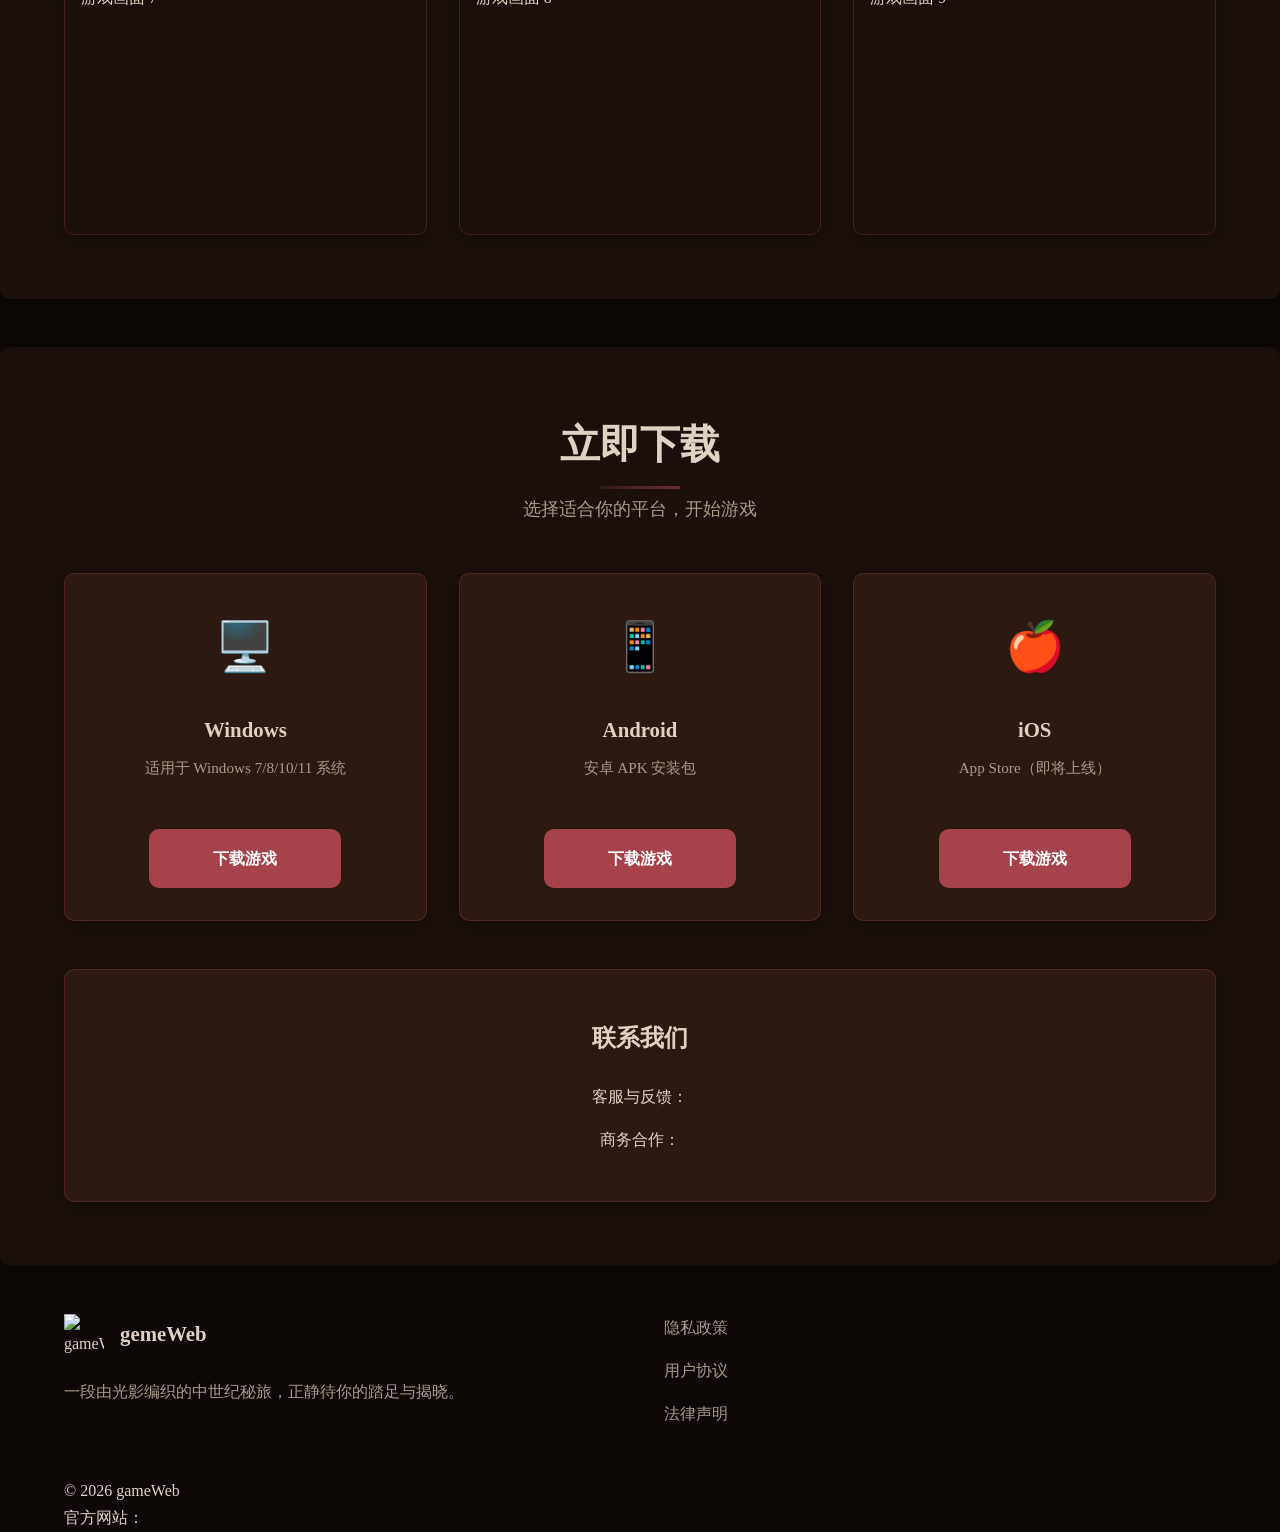
==== commit 847719cd: "Update world description and subtitle in index.html" ====
--- a/index.html
+++ b/index.html
@@ -85,21 +85,19 @@
       <div class="section-container">
         <div class="section-header">
           <h2 class="section-title">世界观</h2>
-          <p class="section-subtitle">一段关于守护与重逢的旅程，从摇篮开始</p>
+          <p class="section-subtitle">中世纪疆域艾瑟兰（Aetherland），光与影交织，藏着古老秘辛。</p>
         </div>
         
         <div class="world-content">
           <div class="world-description">
             <p>
-              这片被称为「摇篮」的静谧之地，悬浮在现实与梦境的边缘。它承载着温柔的光芒，也隐藏着不为人知的秘密。
+              千年前，光启教派掌握符号密码与维系平衡的星核秘典，却因暗蚀之灾覆灭，秘典碎裂为记忆残片散落各处。
             </p>
             <p>
-              当爱丽丝踏入这片土地时，命运的齿轮开始缓缓转动。你将与她一同，探索这个世界的过去与现在，
-              面对那些既美丽又危险的挑战，见证一段跨越时空的羁绊。
+              教派最后传承者Lucian，以解密导师身份隐匿，等待身负特殊天赋的你。
             </p>
             <p>
-              在这个世界里，每一个选择都将影响故事的走向，每一次相遇都可能改变你的命运。
-              准备好，与爱丽丝一同开启这段充满未知的旅程吧。
+              你将随他穿梭修道院、古堡等场景，解谜收集残片，解锁真相。你的每一次抉择，会影响与Lucian的羁绊、能力成长，更将改写艾瑟兰命运，揭开这片土地的尘封秘密。
             </p>
           </div>
           <div class="world-visual">
